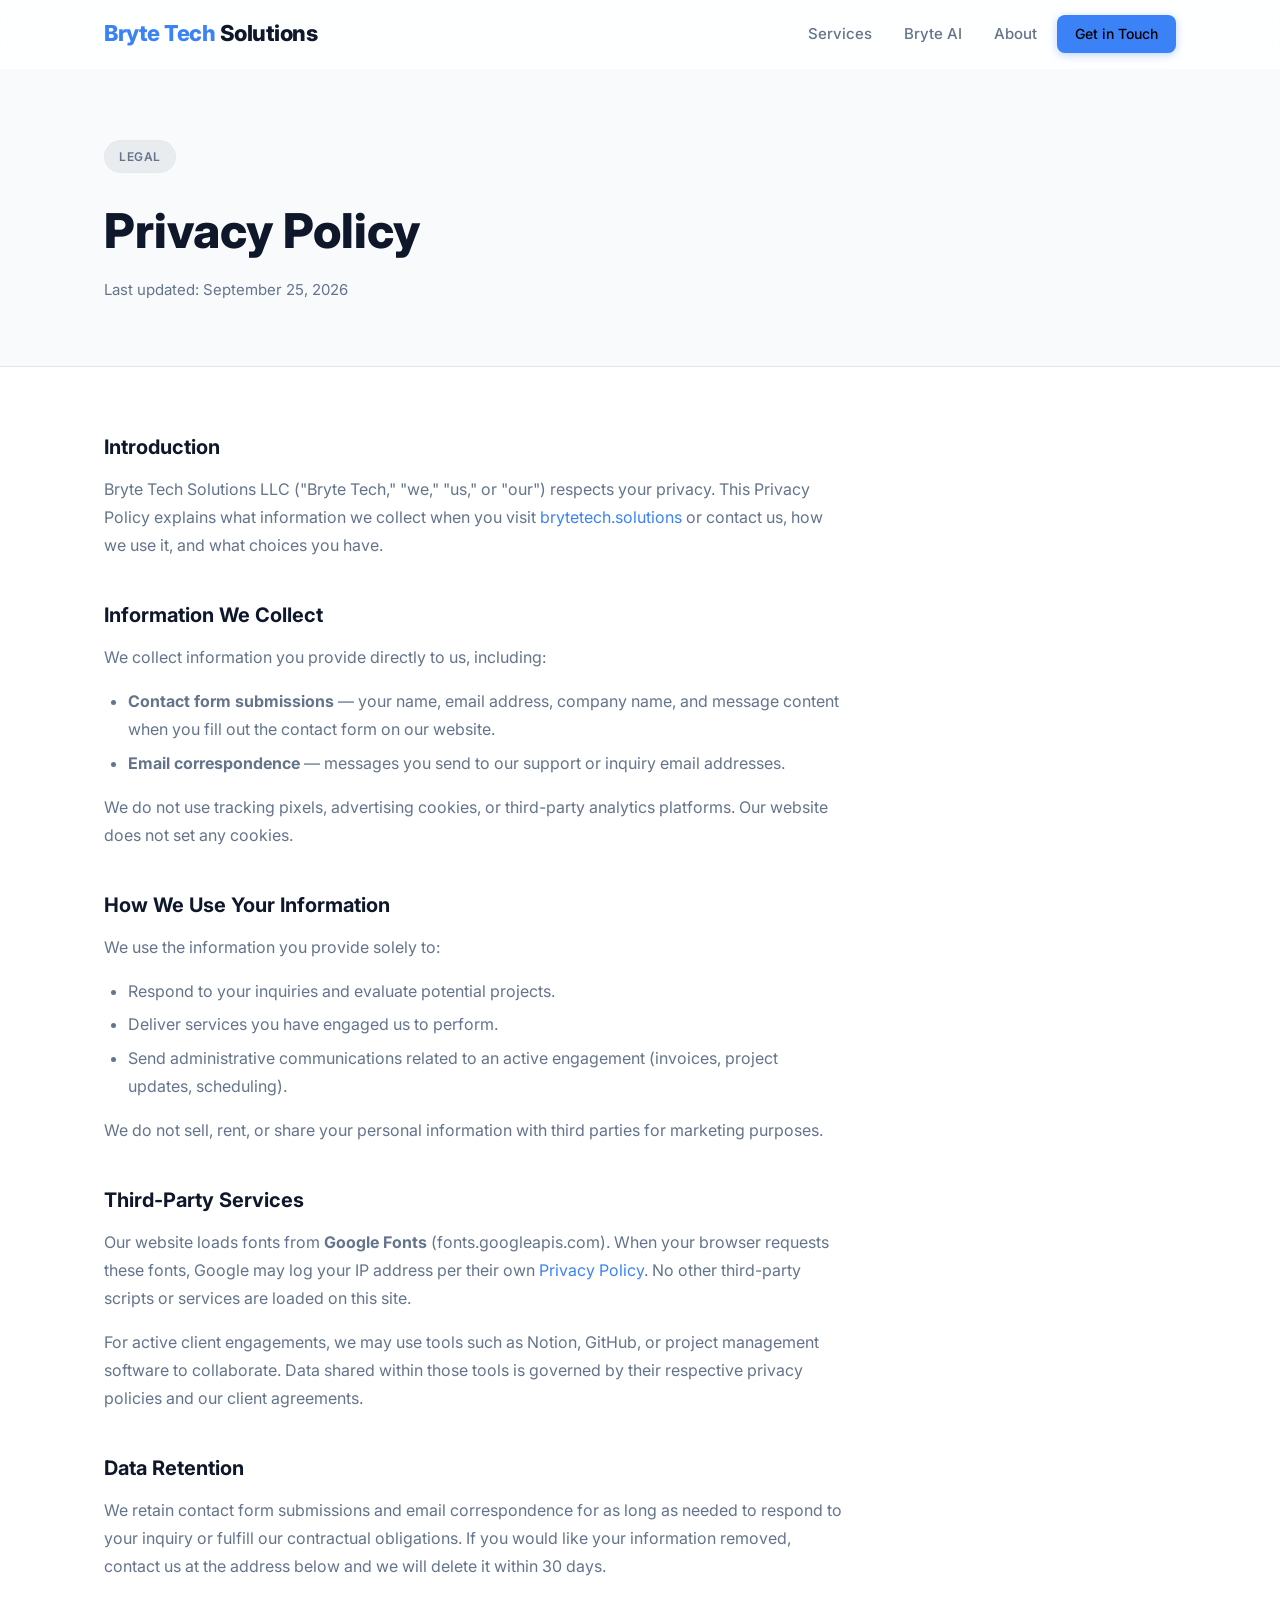
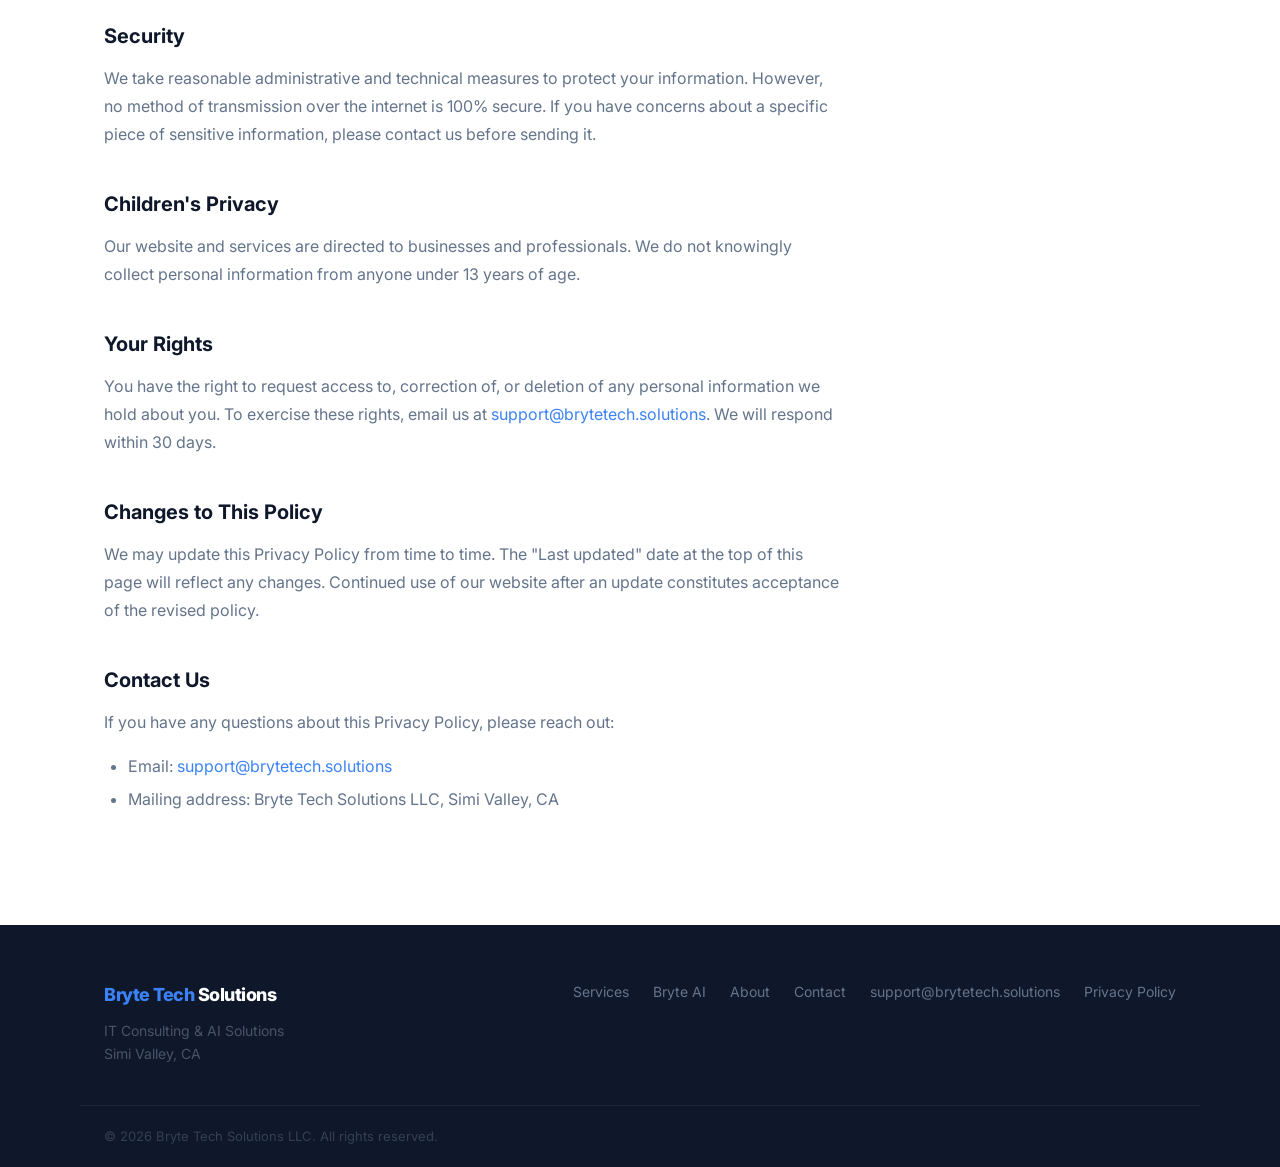
==== privacy-policy.html @ 183dd631 "feat: add privacy policy page" ====
<!DOCTYPE html>
<html lang="en">
<head>
  <meta charset="UTF-8" />
  <meta name="viewport" content="width=device-width, initial-scale=1.0" />
  <title>Privacy Policy — Bryte Tech Solutions</title>
  <meta name="description" content="Privacy Policy for Bryte Tech Solutions LLC — how we collect, use, and protect your information." />
  <link rel="preconnect" href="https://fonts.googleapis.com" />
  <link rel="preconnect" href="https://fonts.gstatic.com" crossorigin />
  <link href="https://fonts.googleapis.com/css2?family=Inter:wght@300;400;500;600;700;800;900&display=swap" rel="stylesheet" />
  <link rel="stylesheet" href="styles.css" />
  <style>
    .policy-hero {
      padding: 140px 0 64px;
      background: var(--bg-alt);
      border-bottom: 1px solid var(--border);
    }
    .policy-hero h1 { font-size: clamp(2rem, 5vw, 3rem); font-weight: 800; margin-bottom: 0.5rem; }
    .policy-hero p { color: var(--text-muted); font-size: 15px; }
    .policy-body {
      padding: 64px 0 96px;
    }
    .policy-content {
      max-width: 740px;
    }
    .policy-content h2 {
      font-size: 1.25rem;
      font-weight: 700;
      margin: 2.5rem 0 0.75rem;
      color: var(--text);
    }
    .policy-content h2:first-child { margin-top: 0; }
    .policy-content p {
      color: var(--text-muted);
      margin-bottom: 1rem;
      line-height: 1.75;
    }
    .policy-content ul {
      list-style: disc;
      padding-left: 1.5rem;
      color: var(--text-muted);
      margin-bottom: 1rem;
      line-height: 1.75;
    }
    .policy-content ul li { margin-bottom: 0.35rem; }
    .policy-content a { color: var(--primary); text-decoration: none; }
    .policy-content a:hover { text-decoration: underline; }
  </style>
</head>
<body>

  <!-- NAV -->
  <nav class="nav" id="nav">
    <div class="nav-inner container">
      <a href="/" class="logo">
        <span class="logo-bryte">Bryte Tech</span><span class="logo-tech"> Solutions</span>
      </a>
      <ul class="nav-links">
        <li><a href="/#services">Services</a></li>
        <li><a href="/#bryte-ai">Bryte AI</a></li>
        <li><a href="/#about">About</a></li>
        <li><a href="/#contact" class="btn btn-sm nav-cta">Get in Touch</a></li>
      </ul>
      <button class="hamburger" id="hamburger" aria-label="Toggle menu">
        <span></span><span></span><span></span>
      </button>
    </div>
    <div class="mobile-menu" id="mobile-menu">
      <a href="/#services">Services</a>
      <a href="/#bryte-ai">Bryte AI</a>
      <a href="/#about">About</a>
      <a href="/#contact">Get in Touch</a>
    </div>
  </nav>

  <!-- HERO -->
  <section class="policy-hero">
    <div class="container">
      <div class="badge badge-dark">Legal</div>
      <h1>Privacy Policy</h1>
      <p>Last updated: September 25, 2026</p>
    </div>
  </section>

  <!-- BODY -->
  <section class="policy-body">
    <div class="container">
      <div class="policy-content">

        <h2>Introduction</h2>
        <p>Bryte Tech Solutions LLC ("Bryte Tech," "we," "us," or "our") respects your privacy. This Privacy Policy explains what information we collect when you visit <a href="https://brytetech.solutions">brytetech.solutions</a> or contact us, how we use it, and what choices you have.</p>

        <h2>Information We Collect</h2>
        <p>We collect information you provide directly to us, including:</p>
        <ul>
          <li><strong>Contact form submissions</strong> — your name, email address, company name, and message content when you fill out the contact form on our website.</li>
          <li><strong>Email correspondence</strong> — messages you send to our support or inquiry email addresses.</li>
        </ul>
        <p>We do not use tracking pixels, advertising cookies, or third-party analytics platforms. Our website does not set any cookies.</p>

        <h2>How We Use Your Information</h2>
        <p>We use the information you provide solely to:</p>
        <ul>
          <li>Respond to your inquiries and evaluate potential projects.</li>
          <li>Deliver services you have engaged us to perform.</li>
          <li>Send administrative communications related to an active engagement (invoices, project updates, scheduling).</li>
        </ul>
        <p>We do not sell, rent, or share your personal information with third parties for marketing purposes.</p>

        <h2>Third-Party Services</h2>
        <p>Our website loads fonts from <strong>Google Fonts</strong> (fonts.googleapis.com). When your browser requests these fonts, Google may log your IP address per their own <a href="https://policies.google.com/privacy" target="_blank" rel="noopener">Privacy Policy</a>. No other third-party scripts or services are loaded on this site.</p>
        <p>For active client engagements, we may use tools such as Notion, GitHub, or project management software to collaborate. Data shared within those tools is governed by their respective privacy policies and our client agreements.</p>

        <h2>Data Retention</h2>
        <p>We retain contact form submissions and email correspondence for as long as needed to respond to your inquiry or fulfill our contractual obligations. If you would like your information removed, contact us at the address below and we will delete it within 30 days.</p>

        <h2>Security</h2>
        <p>We take reasonable administrative and technical measures to protect your information. However, no method of transmission over the internet is 100% secure. If you have concerns about a specific piece of sensitive information, please contact us before sending it.</p>

        <h2>Children's Privacy</h2>
        <p>Our website and services are directed to businesses and professionals. We do not knowingly collect personal information from anyone under 13 years of age.</p>

        <h2>Your Rights</h2>
        <p>You have the right to request access to, correction of, or deletion of any personal information we hold about you. To exercise these rights, email us at <a href="mailto:support@brytetech.solutions">support@brytetech.solutions</a>. We will respond within 30 days.</p>

        <h2>Changes to This Policy</h2>
        <p>We may update this Privacy Policy from time to time. The "Last updated" date at the top of this page will reflect any changes. Continued use of our website after an update constitutes acceptance of the revised policy.</p>

        <h2>Contact Us</h2>
        <p>If you have any questions about this Privacy Policy, please reach out:</p>
        <ul>
          <li>Email: <a href="mailto:support@brytetech.solutions">support@brytetech.solutions</a></li>
          <li>Mailing address: Bryte Tech Solutions LLC, Simi Valley, CA</li>
        </ul>

      </div>
    </div>
  </section>

  <!-- FOOTER -->
  <footer class="footer">
    <div class="container footer-inner">
      <div class="footer-left">
        <a href="/" class="logo logo-sm">
          <span class="logo-bryte">Bryte Tech</span><span class="logo-tech"> Solutions</span>
        </a>
        <p>IT Consulting & AI Solutions<br/>Simi Valley, CA</p>
      </div>
      <div class="footer-links">
        <a href="/#services">Services</a>
        <a href="/#bryte-ai">Bryte AI</a>
        <a href="/#about">About</a>
        <a href="/#contact">Contact</a>
        <a href="mailto:support@brytetech.solutions">support@brytetech.solutions</a>
        <a href="/privacy-policy.html">Privacy Policy</a>
      </div>
    </div>
    <div class="footer-bottom container">
      <p>© 2026 Bryte Tech Solutions LLC. All rights reserved.</p>
    </div>
  </footer>

  <script src="main.js"></script>
</body>
</html>
---- styles.css ----
/* ============================
   BryteTech Solutions — Styles
   ============================ */

:root {
  --primary: #3b82f6;
  --primary-dark: #2563eb;
  --primary-glow: rgba(59, 130, 246, 0.15);
  --bg: #ffffff;
  --bg-alt: #f8fafc;
  --bg-dark: #0f172a;
  --bg-dark-card: #1e293b;
  --text: #0f172a;
  --text-muted: #64748b;
  --text-light: #94a3b8;
  --border: #e2e8f0;
  --border-dark: #334155;
  --radius: 12px;
  --radius-lg: 20px;
  --shadow: 0 1px 3px rgba(0,0,0,0.08), 0 8px 24px rgba(0,0,0,0.06);
  --shadow-lg: 0 4px 6px rgba(0,0,0,0.07), 0 20px 60px rgba(0,0,0,0.1);
}

*, *::before, *::after { box-sizing: border-box; margin: 0; padding: 0; }

html { scroll-behavior: smooth; }

body {
  font-family: 'Inter', -apple-system, BlinkMacSystemFont, sans-serif;
  color: var(--text);
  background: var(--bg);
  line-height: 1.6;
  font-size: 16px;
  -webkit-font-smoothing: antialiased;
}

/* ---- Utilities ---- */
.container {
  max-width: 1120px;
  margin: 0 auto;
  padding: 0 24px;
}

.gradient-text {
  background: linear-gradient(135deg, #3b82f6 0%, #8b5cf6 100%);
  -webkit-background-clip: text;
  -webkit-text-fill-color: transparent;
  background-clip: text;
}

.badge {
  display: inline-flex;
  align-items: center;
  padding: 6px 14px;
  border-radius: 100px;
  font-size: 12px;
  font-weight: 600;
  letter-spacing: 0.05em;
  text-transform: uppercase;
  background: var(--primary-glow);
  color: var(--primary);
  border: 1px solid rgba(59, 130, 246, 0.2);
  margin-bottom: 1.25rem;
}

.badge-dark {
  background: rgba(15, 23, 42, 0.06);
  color: var(--text-muted);
  border-color: var(--border);
}

.badge-blue {
  background: rgba(59, 130, 246, 0.12);
  color: #60a5fa;
  border-color: rgba(59, 130, 246, 0.25);
}

/* ---- Buttons ---- */
.btn {
  display: inline-flex;
  align-items: center;
  gap: 6px;
  padding: 12px 24px;
  border-radius: var(--radius);
  font-size: 15px;
  font-weight: 600;
  text-decoration: none;
  cursor: pointer;
  transition: all 0.2s ease;
  border: none;
  white-space: nowrap;
}

.btn-sm { padding: 8px 18px; font-size: 14px; }
.btn-full { width: 100%; justify-content: center; }

.btn-primary {
  background: var(--primary);
  color: #fff;
  box-shadow: 0 2px 8px rgba(59, 130, 246, 0.35);
}
.btn-primary:hover {
  background: var(--primary-dark);
  transform: translateY(-1px);
  box-shadow: 0 4px 16px rgba(59, 130, 246, 0.45);
}

.btn-ghost {
  background: transparent;
  color: var(--text);
  border: 1.5px solid var(--border);
}
.btn-ghost:hover {
  background: var(--bg-alt);
  border-color: #cbd5e1;
}

.btn-ghost-dark {
  background: transparent;
  color: #ffffff;
  border: 1.5px solid var(--border-dark);
  padding: 12px 24px;
  border-radius: var(--radius);
  font-size: 15px;
  font-weight: 600;
  text-decoration: none;
  display: inline-flex;
  align-items: center;
  gap: 6px;
  cursor: pointer;
  transition: all 0.2s ease;
  width: 100%;
  justify-content: center;
}
.btn-ghost-dark:hover {
  background: rgba(255,255,255,0.08);
  border-color: #64748b;
}

/* ---- Nav ---- */
.nav {
  position: fixed;
  top: 0; left: 0; right: 0;
  z-index: 100;
  background: rgba(255, 255, 255, 0.85);
  backdrop-filter: blur(16px);
  -webkit-backdrop-filter: blur(16px);
  border-bottom: 1px solid transparent;
  transition: border-color 0.3s, box-shadow 0.3s;
}

.nav.scrolled {
  border-bottom-color: var(--border);
  box-shadow: 0 1px 0 rgba(0,0,0,0.05);
}

.nav-inner {
  display: flex;
  align-items: center;
  justify-content: space-between;
  height: 68px;
}

.logo {
  font-size: 22px;
  font-weight: 800;
  text-decoration: none;
  letter-spacing: -0.5px;
}
.logo-sm { font-size: 18px; }
.logo-bryte { color: var(--primary); }
.logo-tech { color: var(--text); }
.logo-dot { color: var(--primary); }
.footer .logo-tech { color: #ffffff; }

.nav-links {
  display: flex;
  align-items: center;
  gap: 8px;
  list-style: none;
}

.nav-links a {
  color: var(--text-muted);
  text-decoration: none;
  font-size: 15px;
  font-weight: 500;
  padding: 6px 12px;
  border-radius: 8px;
  transition: color 0.2s, background 0.2s;
}

.nav-links a:hover { color: var(--text); background: var(--bg-alt); }
.nav-links .btn { color: #000000 !important; background: var(--primary); padding: 8px 18px; font-size: 14px; box-shadow: 0 2px 8px rgba(59,130,246,0.35); }
.nav-links .btn:hover { color: #000000 !important; background: var(--primary-dark) !important; border-color: transparent; }
a.nav-cta, a.nav-cta:visited, a.nav-cta:link { color: #000000 !important; }

.hamburger {
  display: none;
  flex-direction: column;
  gap: 5px;
  background: none;
  border: none;
  cursor: pointer;
  padding: 4px;
}
.hamburger span {
  display: block;
  width: 22px;
  height: 2px;
  background: var(--text);
  border-radius: 2px;
  transition: all 0.3s;
}

.mobile-menu {
  display: none;
  flex-direction: column;
  padding: 12px 24px 20px;
  gap: 4px;
  border-top: 1px solid var(--border);
  background: rgba(255,255,255,0.97);
}
.mobile-menu.open { display: flex; }
.mobile-menu a {
  color: var(--text);
  text-decoration: none;
  font-size: 16px;
  font-weight: 500;
  padding: 10px 4px;
  border-bottom: 1px solid var(--border);
}
.mobile-menu a:last-child { border-bottom: none; }

/* ---- Hero ---- */
.hero {
  position: relative;
  padding: 160px 0 100px;
  overflow: hidden;
  background: var(--bg-dark);
}

.hero-bg {
  position: absolute;
  inset: 0;
  overflow: hidden;
}

.hero-grid {
  position: absolute;
  inset: 0;
  background-image:
    linear-gradient(rgba(59, 130, 246, 0.06) 1px, transparent 1px),
    linear-gradient(90deg, rgba(59, 130, 246, 0.06) 1px, transparent 1px);
  background-size: 60px 60px;
}

.hero-glow {
  position: absolute;
  top: -200px;
  left: 50%;
  transform: translateX(-50%);
  width: 800px;
  height: 600px;
  background: radial-gradient(ellipse at center, rgba(59, 130, 246, 0.18) 0%, transparent 70%);
  pointer-events: none;
}

.hero-content {
  position: relative;
  z-index: 1;
  max-width: 800px;
}

.hero-headline {
  font-size: clamp(2.5rem, 5vw, 4rem);
  font-weight: 900;
  line-height: 1.1;
  letter-spacing: -0.03em;
  color: #f1f5f9;
  margin-bottom: 1.5rem;
}

.hero-sub {
  font-size: 1.2rem;
  color: #94a3b8;
  max-width: 600px;
  margin-bottom: 2.5rem;
  line-height: 1.7;
}

.hero-ctas {
  display: flex;
  gap: 12px;
  flex-wrap: wrap;
  margin-bottom: 3rem;
}

.hero .btn-ghost {
  color: #cbd5e1;
  border-color: #334155;
  background: rgba(255,255,255,0.04);
}
.hero .btn-ghost:hover {
  background: rgba(255,255,255,0.08);
  color: #f1f5f9;
  border-color: #475569;
}

.hero-clients {
  display: flex;
  flex-direction: column;
  gap: 10px;
}
.hero-clients > span {
  font-size: 12px;
  text-transform: uppercase;
  letter-spacing: 0.08em;
  color: #475569;
  font-weight: 600;
}
.client-logos {
  display: flex;
  align-items: center;
  gap: 12px;
  flex-wrap: wrap;
}
.client-name {
  color: #64748b;
  font-size: 14px;
  font-weight: 500;
}
.divider { color: #334155; }

/* ---- Section ---- */
.section { padding: 96px 0; }
.section-dark {
  background: var(--bg-dark);
  color: #e2e8f0;
}
.section-alt { background: var(--bg-alt); }

.section-header {
  text-align: center;
  margin-bottom: 64px;
}

.section-header h2 {
  font-size: clamp(2rem, 4vw, 2.75rem);
  font-weight: 800;
  letter-spacing: -0.025em;
  line-height: 1.2;
  margin-bottom: 1rem;
}

.section-sub {
  font-size: 1.1rem;
  color: var(--text-muted);
  max-width: 560px;
  margin: 0 auto;
  line-height: 1.7;
}

/* ---- Services ---- */
.services-grid {
  display: grid;
  grid-template-columns: repeat(auto-fit, minmax(260px, 1fr));
  gap: 24px;
}

.service-card {
  background: var(--bg);
  border: 1px solid var(--border);
  border-radius: var(--radius-lg);
  padding: 32px;
  transition: border-color 0.2s, box-shadow 0.2s, transform 0.2s;
}

.service-card:hover {
  border-color: #93c5fd;
  box-shadow: var(--shadow-lg);
  transform: translateY(-3px);
}

.service-icon {
  width: 48px;
  height: 48px;
  background: var(--primary-glow);
  border-radius: 12px;
  display: flex;
  align-items: center;
  justify-content: center;
  color: var(--primary);
  margin-bottom: 1.25rem;
}

.service-card h3 {
  font-size: 1.2rem;
  font-weight: 700;
  margin-bottom: 0.75rem;
  letter-spacing: -0.01em;
}

.service-card p {
  color: var(--text-muted);
  font-size: 0.95rem;
  line-height: 1.6;
  margin-bottom: 1.25rem;
}

.service-list {
  list-style: none;
  display: flex;
  flex-direction: column;
  gap: 6px;
}

.service-list li {
  font-size: 0.875rem;
  color: var(--text-muted);
  padding-left: 1rem;
  position: relative;
}
.service-list li::before {
  content: '→';
  position: absolute;
  left: 0;
  color: var(--primary);
  font-size: 12px;
}

/* ---- Bryte AI ---- */
.bryte-ai-layout {
  display: grid;
  grid-template-columns: 1fr 1fr;
  gap: 80px;
  align-items: center;
}

.section-dark h2 {
  color: #f1f5f9;
  font-size: clamp(2rem, 4vw, 2.75rem);
  font-weight: 800;
  letter-spacing: -0.025em;
  line-height: 1.2;
  margin-bottom: 1rem;
}

.section-dark .section-sub { color: #94a3b8; margin: 0; }

.bryte-flow {
  display: flex;
  align-items: center;
  gap: 12px;
  flex-wrap: wrap;
}

.flow-step {
  display: flex;
  align-items: center;
  gap: 8px;
  background: rgba(255,255,255,0.06);
  border: 1px solid rgba(255,255,255,0.1);
  border-radius: 10px;
  padding: 10px 14px;
  font-size: 13px;
  color: #cbd5e1;
  white-space: nowrap;
}

.flow-num {
  width: 22px;
  height: 22px;
  background: var(--primary);
  border-radius: 50%;
  display: flex;
  align-items: center;
  justify-content: center;
  font-size: 11px;
  font-weight: 700;
  color: #fff;
  flex-shrink: 0;
}

.flow-arrow { color: #475569; font-size: 18px; }

.bryte-ai-pricing {
  display: flex;
  flex-direction: column;
  gap: 16px;
}

.pricing-card {
  background: var(--bg-dark-card);
  border: 1px solid var(--border-dark);
  border-radius: var(--radius-lg);
  padding: 28px;
  position: relative;
}

.pricing-card-featured {
  border-color: var(--primary);
  box-shadow: 0 0 0 1px rgba(59,130,246,0.3), 0 8px 32px rgba(59,130,246,0.15);
}

.pricing-label {
  font-size: 12px;
  font-weight: 700;
  text-transform: uppercase;
  letter-spacing: 0.08em;
  color: var(--text-light);
  margin-bottom: 8px;
}

.pricing-popular {
  position: absolute;
  top: 16px;
  right: 16px;
  background: var(--primary);
  color: #fff;
  font-size: 11px;
  font-weight: 700;
  padding: 3px 10px;
  border-radius: 100px;
  text-transform: uppercase;
  letter-spacing: 0.05em;
}

.pricing-price {
  font-size: 2.25rem;
  font-weight: 900;
  color: #f1f5f9;
  letter-spacing: -0.03em;
  margin-bottom: 1.25rem;
}
.pricing-price span { font-size: 1rem; font-weight: 400; color: #64748b; }

.pricing-features {
  list-style: none;
  display: flex;
  flex-direction: column;
  gap: 8px;
  margin-bottom: 1.5rem;
}
.pricing-features li {
  font-size: 14px;
  color: #94a3b8;
}

/* ---- Who We Work With ---- */
.who-grid {
  display: grid;
  grid-template-columns: repeat(auto-fit, minmax(240px, 1fr));
  gap: 20px;
}

.who-card {
  background: var(--bg);
  border: 1px solid var(--border);
  border-radius: var(--radius-lg);
  padding: 28px;
  transition: box-shadow 0.2s, transform 0.2s;
}

.who-card:hover {
  box-shadow: var(--shadow);
  transform: translateY(-2px);
}

.who-icon {
  font-size: 2rem;
  margin-bottom: 1rem;
}

.who-card h4 {
  font-size: 1rem;
  font-weight: 700;
  margin-bottom: 0.5rem;
  letter-spacing: -0.01em;
}

.who-card p {
  font-size: 0.9rem;
  color: var(--text-muted);
  line-height: 1.6;
}

/* ---- About ---- */
.about-layout {
  display: grid;
  grid-template-columns: 1fr 1fr;
  gap: 80px;
  align-items: start;
}

.about-text h2 {
  font-size: clamp(1.75rem, 3.5vw, 2.5rem);
  font-weight: 800;
  letter-spacing: -0.025em;
  line-height: 1.2;
  margin-bottom: 1.25rem;
}

.about-text p {
  color: var(--text-muted);
  line-height: 1.75;
  margin-bottom: 1rem;
  font-size: 1rem;
}

.about-stats {
  display: flex;
  gap: 32px;
  margin-top: 2rem;
  padding-top: 2rem;
  border-top: 1px solid var(--border);
  flex-wrap: wrap;
}

.stat-num {
  font-size: 2rem;
  font-weight: 900;
  color: var(--primary);
  letter-spacing: -0.03em;
  line-height: 1;
}

.stat-label {
  font-size: 0.8rem;
  color: var(--text-muted);
  margin-top: 4px;
  font-weight: 500;
}

.about-stack {
  background: var(--bg);
  border: 1px solid var(--border);
  border-radius: var(--radius-lg);
  padding: 32px;
}

.stack-label {
  font-size: 12px;
  font-weight: 700;
  text-transform: uppercase;
  letter-spacing: 0.08em;
  color: var(--text-light);
  margin-bottom: 1.25rem;
}

.stack-grid {
  display: flex;
  flex-wrap: wrap;
  gap: 8px;
}

.stack-tag {
  background: var(--bg-alt);
  border: 1px solid var(--border);
  border-radius: 8px;
  padding: 6px 12px;
  font-size: 13px;
  font-weight: 500;
  color: var(--text-muted);
  transition: border-color 0.2s, color 0.2s, background 0.2s;
  cursor: default;
}
.stack-tag:hover {
  border-color: #93c5fd;
  color: var(--primary);
  background: var(--primary-glow);
}

/* ---- Contact ---- */
.contact-layout {
  display: grid;
  grid-template-columns: 1fr 1.4fr;
  gap: 80px;
  align-items: start;
}

.contact-text h2 {
  font-size: clamp(1.75rem, 3.5vw, 2.5rem);
  font-weight: 800;
  letter-spacing: -0.025em;
  line-height: 1.2;
  margin-bottom: 1.25rem;
}

.contact-text p {
  color: var(--text-muted);
  line-height: 1.75;
  margin-bottom: 2rem;
}

.contact-links {
  display: flex;
  flex-direction: column;
  gap: 12px;
}

.contact-link {
  display: flex;
  align-items: center;
  gap: 10px;
  color: var(--text-muted);
  text-decoration: none;
  font-size: 14px;
  font-weight: 500;
  transition: color 0.2s;
}
.contact-link:hover { color: var(--primary); }

.contact-form {
  background: var(--bg);
  border: 1px solid var(--border);
  border-radius: var(--radius-lg);
  padding: 36px;
  box-shadow: var(--shadow);
}

.form-row {
  display: grid;
  grid-template-columns: 1fr 1fr;
  gap: 16px;
}

.form-group {
  display: flex;
  flex-direction: column;
  gap: 6px;
  margin-bottom: 16px;
}

.form-group label {
  font-size: 13px;
  font-weight: 600;
  color: var(--text);
}

.form-group input,
.form-group select,
.form-group textarea {
  padding: 11px 14px;
  border: 1px solid var(--border);
  border-radius: 10px;
  font-size: 15px;
  font-family: inherit;
  color: var(--text);
  background: var(--bg);
  transition: border-color 0.2s, box-shadow 0.2s;
  outline: none;
  width: 100%;
}

.form-group input::placeholder,
.form-group textarea::placeholder { color: #cbd5e1; }

.form-group input:focus,
.form-group select:focus,
.form-group textarea:focus {
  border-color: var(--primary);
  box-shadow: 0 0 0 3px rgba(59, 130, 246, 0.12);
}

.form-group textarea { resize: vertical; min-height: 100px; }

.form-note {
  text-align: center;
  font-size: 12px;
  color: var(--text-light);
  margin-top: 10px;
}

/* ---- Footer ---- */
.footer {
  background: var(--bg-dark);
  color: #94a3b8;
  padding: 56px 0 0;
}

.footer-inner {
  display: flex;
  justify-content: space-between;
  align-items: flex-start;
  gap: 40px;
  flex-wrap: wrap;
  padding-bottom: 40px;
}

.footer-left .logo { margin-bottom: 10px; display: block; }
.footer-left p { font-size: 14px; color: #475569; line-height: 1.6; }

.footer-links {
  display: flex;
  flex-wrap: wrap;
  gap: 12px 24px;
  align-items: flex-start;
}

.footer-links a {
  color: #64748b;
  text-decoration: none;
  font-size: 14px;
  transition: color 0.2s;
}
.footer-links a:hover { color: #94a3b8; }

.footer-bottom {
  border-top: 1px solid #1e293b;
  padding: 20px 24px;
}
.footer-bottom p {
  font-size: 13px;
  color: #334155;
}

/* ---- Responsive ---- */
@media (max-width: 900px) {
  .bryte-ai-layout,
  .about-layout,
  .contact-layout {
    grid-template-columns: 1fr;
    gap: 48px;
  }

  .bryte-ai-pricing {
    flex-direction: row;
    flex-wrap: wrap;
  }

  .pricing-card { flex: 1; min-width: 240px; }
}

@media (max-width: 768px) {
  .nav-links { display: none; }
  .hamburger { display: flex; }

  .hero { padding: 120px 0 72px; }

  .section { padding: 64px 0; }

  .services-grid { grid-template-columns: 1fr; }
  .who-grid { grid-template-columns: 1fr 1fr; }

  .form-row { grid-template-columns: 1fr; }

  .hero-ctas { flex-direction: column; }
  .hero-ctas .btn { width: fit-content; }

  .bryte-flow { flex-direction: column; align-items: flex-start; gap: 8px; }
  .flow-arrow { transform: rotate(90deg); }

  .footer-inner { flex-direction: column; gap: 24px; }
}

@media (max-width: 480px) {
  .who-grid { grid-template-columns: 1fr; }
  .about-stats { gap: 20px; }
  .contact-form { padding: 24px; }
  .bryte-ai-pricing { flex-direction: column; }
}

/* ---- Animations ---- */
@keyframes fadeUp {
  from { opacity: 0; transform: translateY(20px); }
  to { opacity: 1; transform: translateY(0); }
}

.hero-content > * {
  animation: fadeUp 0.6s ease both;
}
.hero-content > *:nth-child(1) { animation-delay: 0.1s; }
.hero-content > *:nth-child(2) { animation-delay: 0.2s; }
.hero-content > *:nth-child(3) { animation-delay: 0.3s; }
.hero-content > *:nth-child(4) { animation-delay: 0.4s; }
.hero-content > *:nth-child(5) { animation-delay: 0.5s; }
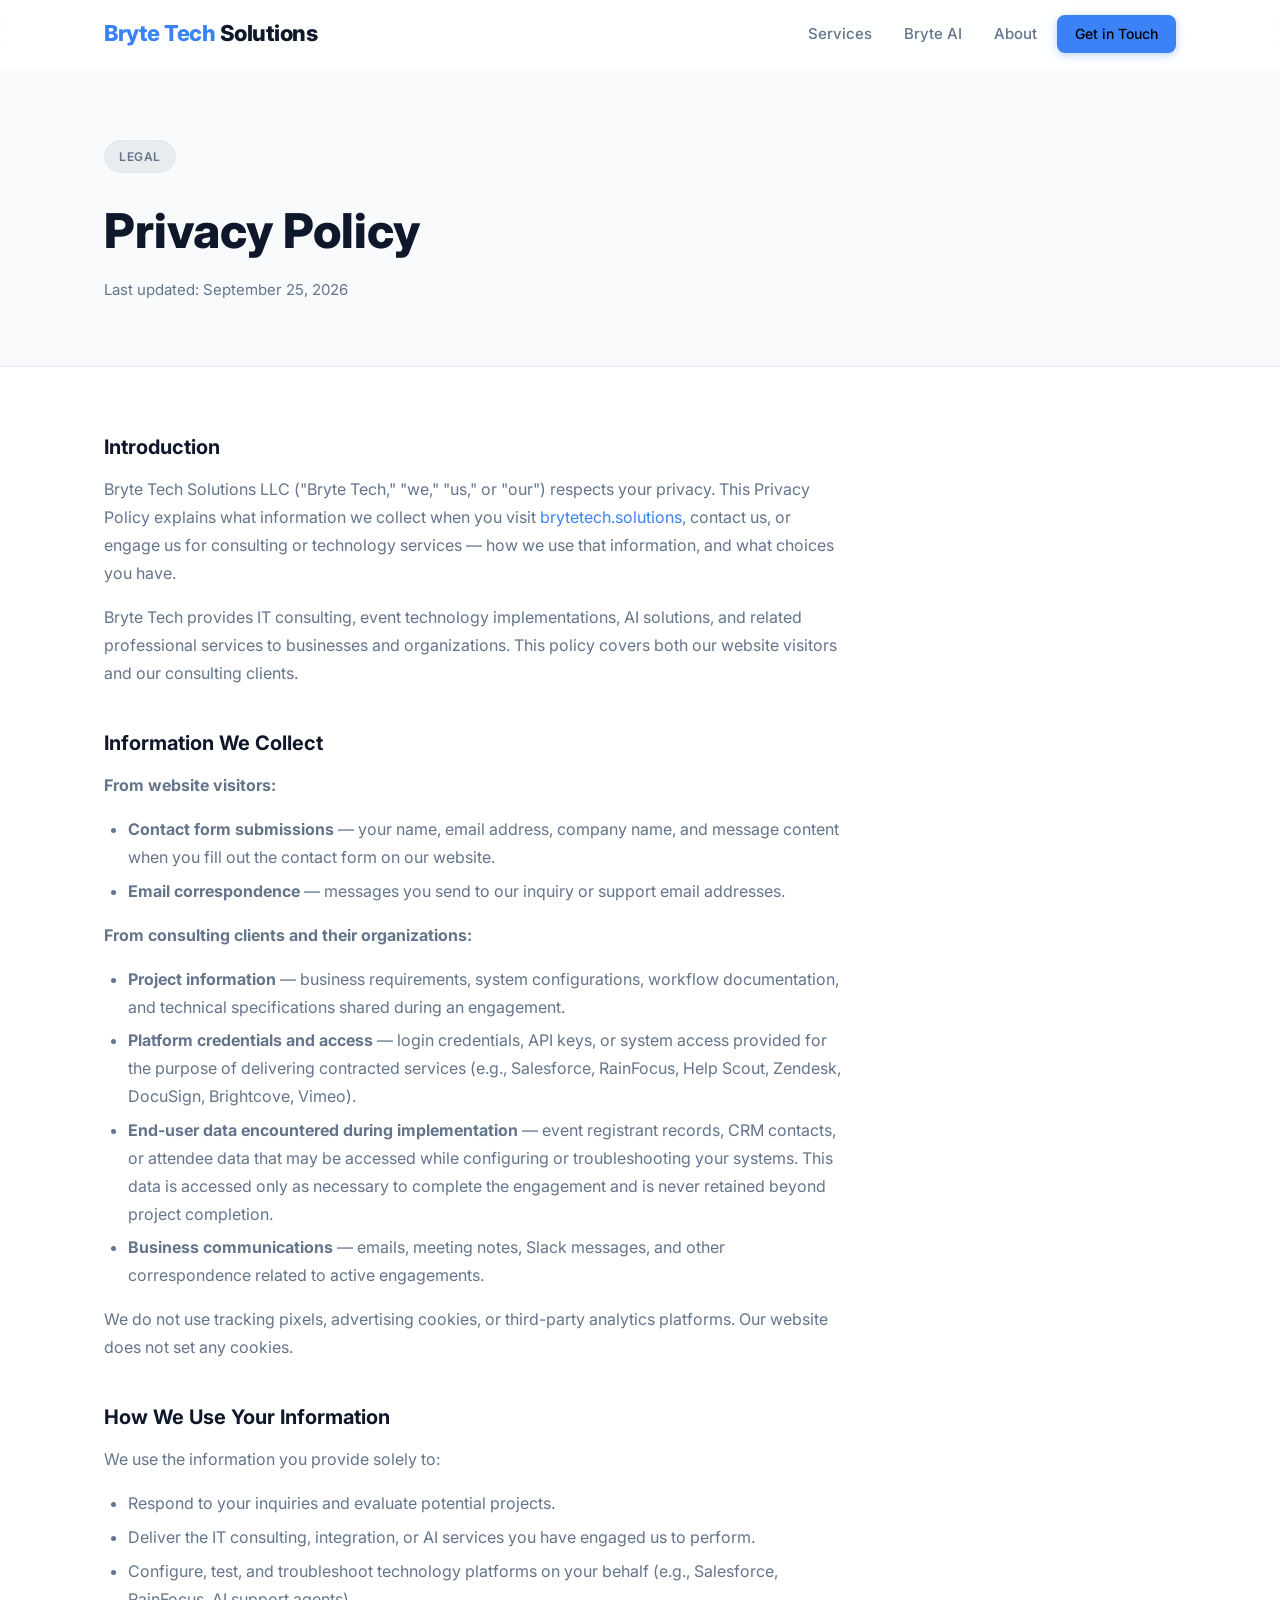
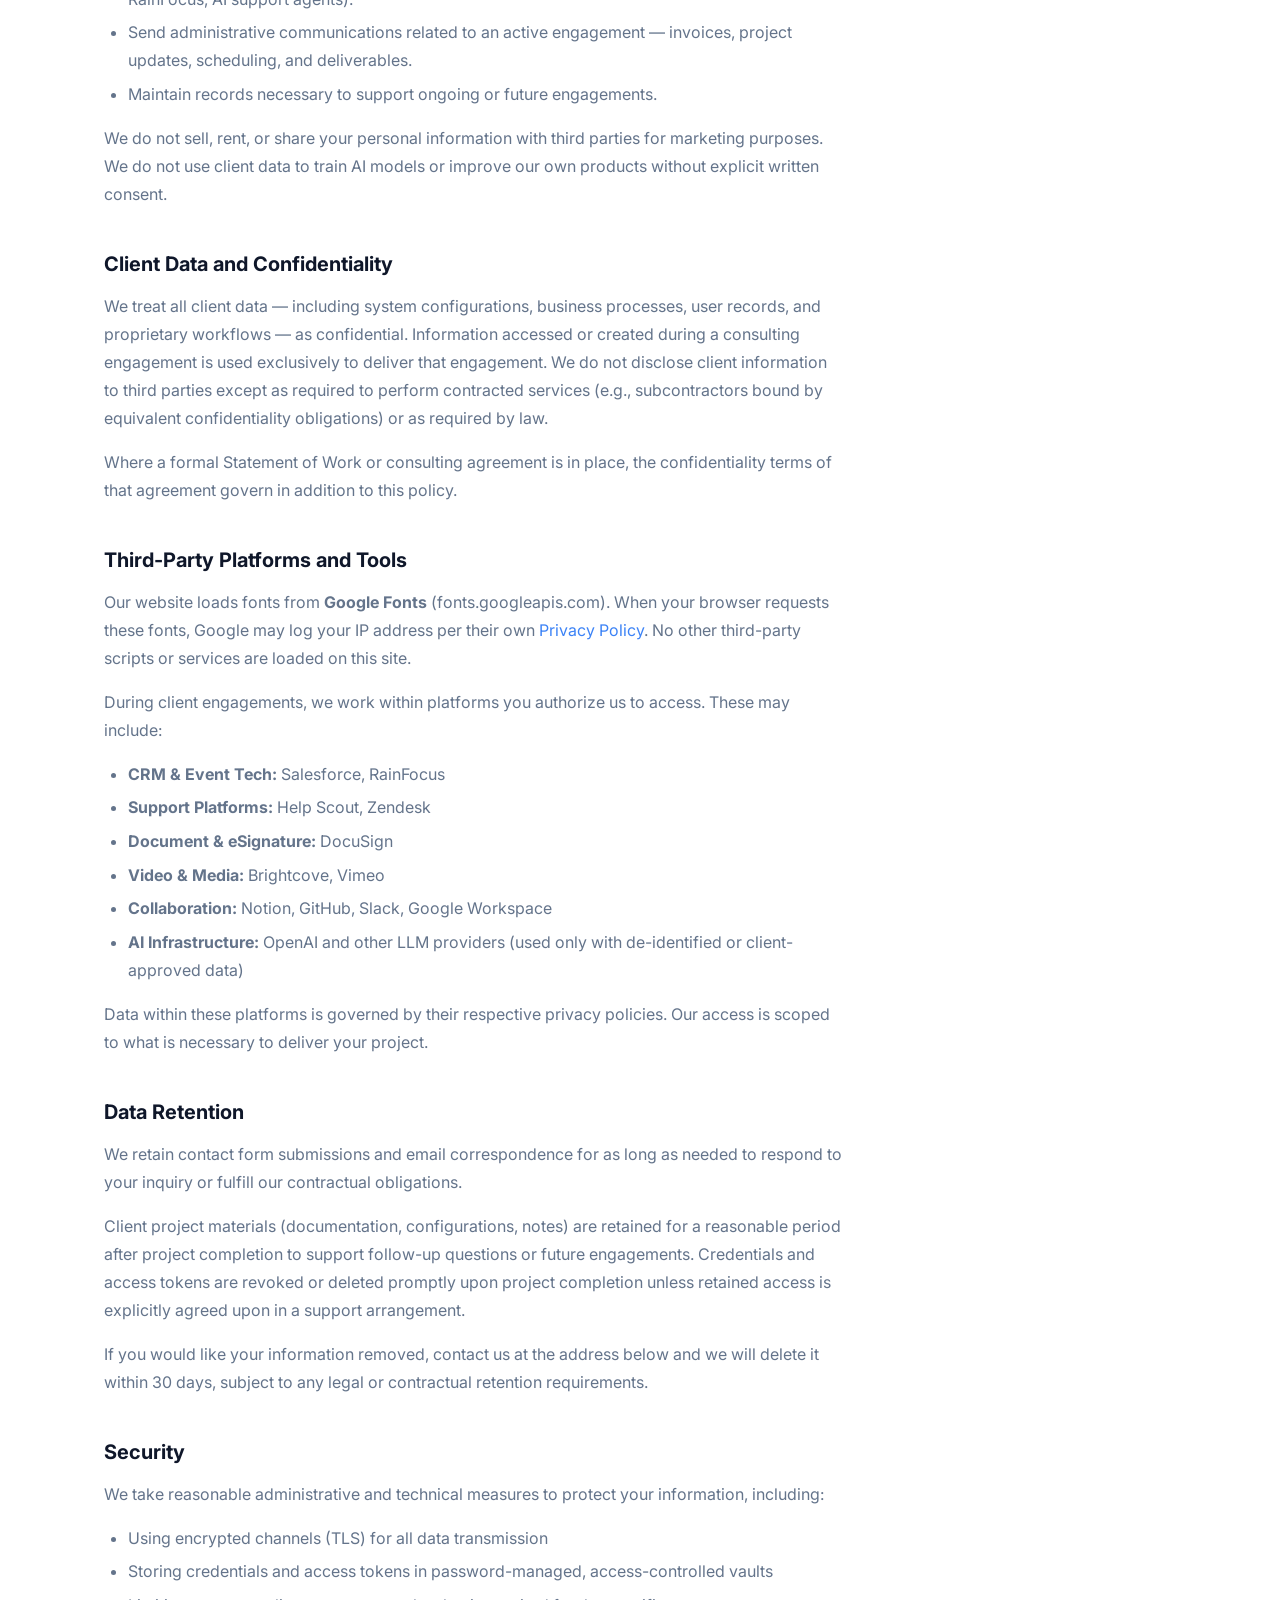
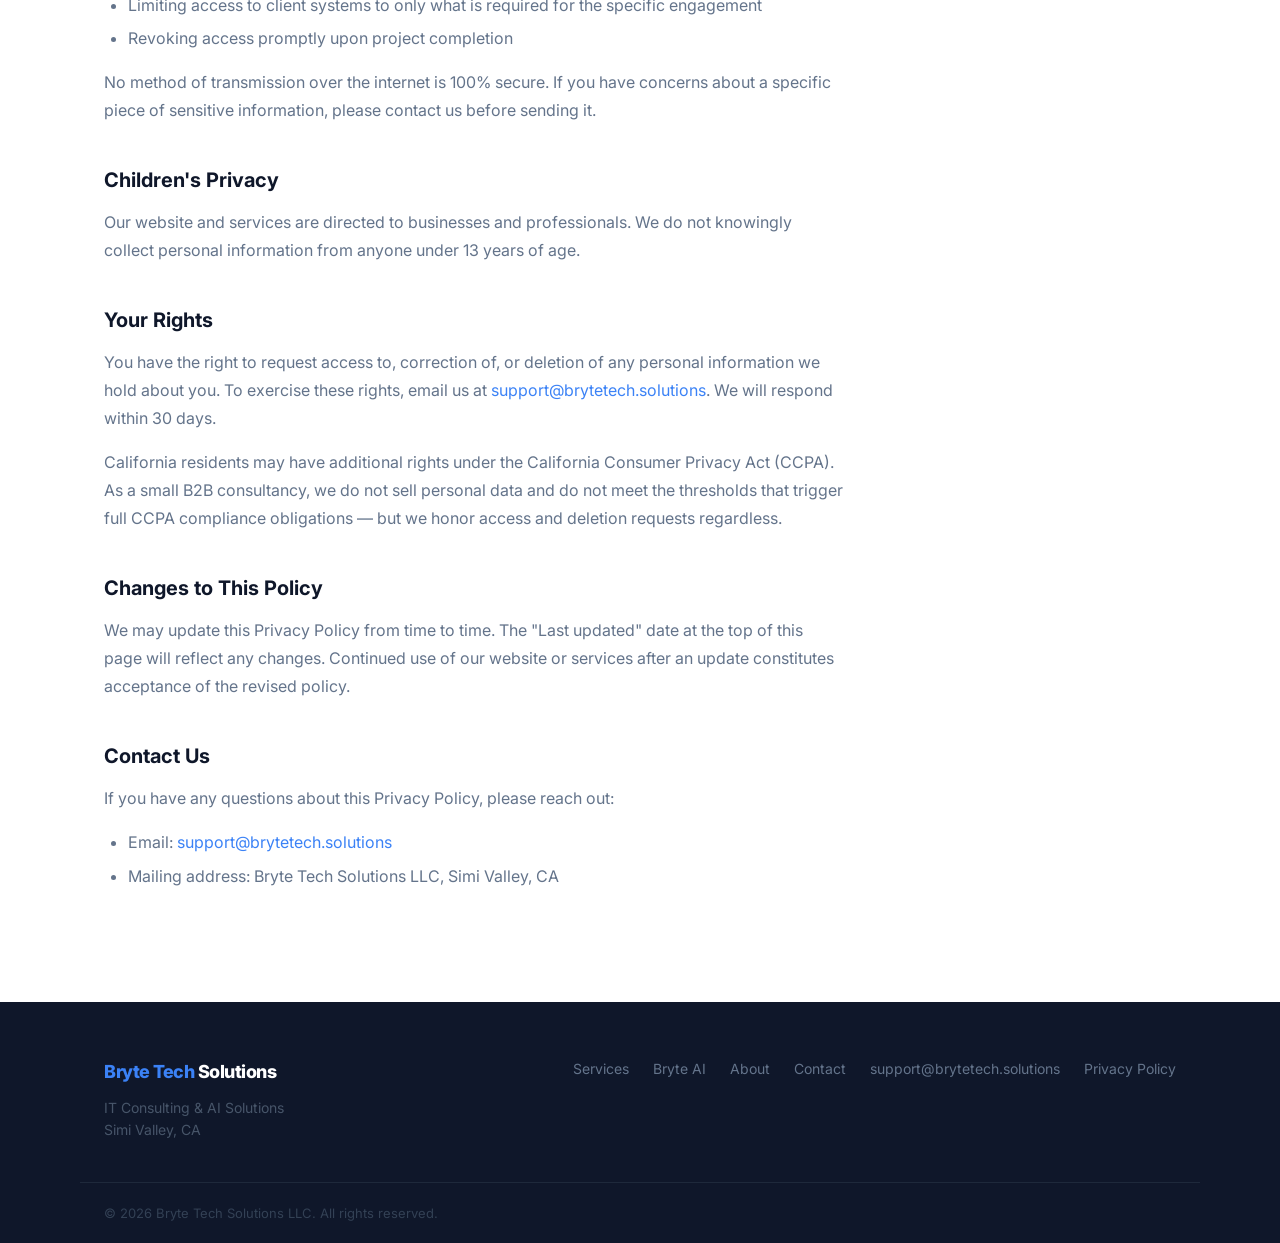
==== commit 04d09d0c: "Expand privacy policy for IT consulting and technology services" ====
--- a/privacy-policy.html
+++ b/privacy-policy.html
@@ -88,13 +88,21 @@
       <div class="policy-content">
 
         <h2>Introduction</h2>
-        <p>Bryte Tech Solutions LLC ("Bryte Tech," "we," "us," or "our") respects your privacy. This Privacy Policy explains what information we collect when you visit <a href="https://brytetech.solutions">brytetech.solutions</a> or contact us, how we use it, and what choices you have.</p>
+        <p>Bryte Tech Solutions LLC ("Bryte Tech," "we," "us," or "our") respects your privacy. This Privacy Policy explains what information we collect when you visit <a href="https://brytetech.solutions">brytetech.solutions</a>, contact us, or engage us for consulting or technology services — how we use that information, and what choices you have.</p>
+        <p>Bryte Tech provides IT consulting, event technology implementations, AI solutions, and related professional services to businesses and organizations. This policy covers both our website visitors and our consulting clients.</p>
 
         <h2>Information We Collect</h2>
-        <p>We collect information you provide directly to us, including:</p>
+        <p><strong>From website visitors:</strong></p>
         <ul>
           <li><strong>Contact form submissions</strong> — your name, email address, company name, and message content when you fill out the contact form on our website.</li>
-          <li><strong>Email correspondence</strong> — messages you send to our support or inquiry email addresses.</li>
+          <li><strong>Email correspondence</strong> — messages you send to our inquiry or support email addresses.</li>
+        </ul>
+        <p><strong>From consulting clients and their organizations:</strong></p>
+        <ul>
+          <li><strong>Project information</strong> — business requirements, system configurations, workflow documentation, and technical specifications shared during an engagement.</li>
+          <li><strong>Platform credentials and access</strong> — login credentials, API keys, or system access provided for the purpose of delivering contracted services (e.g., Salesforce, RainFocus, Help Scout, Zendesk, DocuSign, Brightcove, Vimeo).</li>
+          <li><strong>End-user data encountered during implementation</strong> — event registrant records, CRM contacts, or attendee data that may be accessed while configuring or troubleshooting your systems. This data is accessed only as necessary to complete the engagement and is never retained beyond project completion.</li>
+          <li><strong>Business communications</strong> — emails, meeting notes, Slack messages, and other correspondence related to active engagements.</li>
         </ul>
         <p>We do not use tracking pixels, advertising cookies, or third-party analytics platforms. Our website does not set any cookies.</p>
 
@@ -102,29 +110,54 @@
         <p>We use the information you provide solely to:</p>
         <ul>
           <li>Respond to your inquiries and evaluate potential projects.</li>
-          <li>Deliver services you have engaged us to perform.</li>
-          <li>Send administrative communications related to an active engagement (invoices, project updates, scheduling).</li>
+          <li>Deliver the IT consulting, integration, or AI services you have engaged us to perform.</li>
+          <li>Configure, test, and troubleshoot technology platforms on your behalf (e.g., Salesforce, RainFocus, AI support agents).</li>
+          <li>Send administrative communications related to an active engagement — invoices, project updates, scheduling, and deliverables.</li>
+          <li>Maintain records necessary to support ongoing or future engagements.</li>
         </ul>
-        <p>We do not sell, rent, or share your personal information with third parties for marketing purposes.</p>
+        <p>We do not sell, rent, or share your personal information with third parties for marketing purposes. We do not use client data to train AI models or improve our own products without explicit written consent.</p>
 
-        <h2>Third-Party Services</h2>
+        <h2>Client Data and Confidentiality</h2>
+        <p>We treat all client data — including system configurations, business processes, user records, and proprietary workflows — as confidential. Information accessed or created during a consulting engagement is used exclusively to deliver that engagement. We do not disclose client information to third parties except as required to perform contracted services (e.g., subcontractors bound by equivalent confidentiality obligations) or as required by law.</p>
+        <p>Where a formal Statement of Work or consulting agreement is in place, the confidentiality terms of that agreement govern in addition to this policy.</p>
+
+        <h2>Third-Party Platforms and Tools</h2>
         <p>Our website loads fonts from <strong>Google Fonts</strong> (fonts.googleapis.com). When your browser requests these fonts, Google may log your IP address per their own <a href="https://policies.google.com/privacy" target="_blank" rel="noopener">Privacy Policy</a>. No other third-party scripts or services are loaded on this site.</p>
-        <p>For active client engagements, we may use tools such as Notion, GitHub, or project management software to collaborate. Data shared within those tools is governed by their respective privacy policies and our client agreements.</p>
+        <p>During client engagements, we work within platforms you authorize us to access. These may include:</p>
+        <ul>
+          <li><strong>CRM & Event Tech:</strong> Salesforce, RainFocus</li>
+          <li><strong>Support Platforms:</strong> Help Scout, Zendesk</li>
+          <li><strong>Document & eSignature:</strong> DocuSign</li>
+          <li><strong>Video & Media:</strong> Brightcove, Vimeo</li>
+          <li><strong>Collaboration:</strong> Notion, GitHub, Slack, Google Workspace</li>
+          <li><strong>AI Infrastructure:</strong> OpenAI and other LLM providers (used only with de-identified or client-approved data)</li>
+        </ul>
+        <p>Data within these platforms is governed by their respective privacy policies. Our access is scoped to what is necessary to deliver your project.</p>
 
         <h2>Data Retention</h2>
-        <p>We retain contact form submissions and email correspondence for as long as needed to respond to your inquiry or fulfill our contractual obligations. If you would like your information removed, contact us at the address below and we will delete it within 30 days.</p>
+        <p>We retain contact form submissions and email correspondence for as long as needed to respond to your inquiry or fulfill our contractual obligations.</p>
+        <p>Client project materials (documentation, configurations, notes) are retained for a reasonable period after project completion to support follow-up questions or future engagements. Credentials and access tokens are revoked or deleted promptly upon project completion unless retained access is explicitly agreed upon in a support arrangement.</p>
+        <p>If you would like your information removed, contact us at the address below and we will delete it within 30 days, subject to any legal or contractual retention requirements.</p>
 
         <h2>Security</h2>
-        <p>We take reasonable administrative and technical measures to protect your information. However, no method of transmission over the internet is 100% secure. If you have concerns about a specific piece of sensitive information, please contact us before sending it.</p>
+        <p>We take reasonable administrative and technical measures to protect your information, including:</p>
+        <ul>
+          <li>Using encrypted channels (TLS) for all data transmission</li>
+          <li>Storing credentials and access tokens in password-managed, access-controlled vaults</li>
+          <li>Limiting access to client systems to only what is required for the specific engagement</li>
+          <li>Revoking access promptly upon project completion</li>
+        </ul>
+        <p>No method of transmission over the internet is 100% secure. If you have concerns about a specific piece of sensitive information, please contact us before sending it.</p>
 
         <h2>Children's Privacy</h2>
         <p>Our website and services are directed to businesses and professionals. We do not knowingly collect personal information from anyone under 13 years of age.</p>
 
         <h2>Your Rights</h2>
         <p>You have the right to request access to, correction of, or deletion of any personal information we hold about you. To exercise these rights, email us at <a href="mailto:support@brytetech.solutions">support@brytetech.solutions</a>. We will respond within 30 days.</p>
+        <p>California residents may have additional rights under the California Consumer Privacy Act (CCPA). As a small B2B consultancy, we do not sell personal data and do not meet the thresholds that trigger full CCPA compliance obligations — but we honor access and deletion requests regardless.</p>
 
         <h2>Changes to This Policy</h2>
-        <p>We may update this Privacy Policy from time to time. The "Last updated" date at the top of this page will reflect any changes. Continued use of our website after an update constitutes acceptance of the revised policy.</p>
+        <p>We may update this Privacy Policy from time to time. The "Last updated" date at the top of this page will reflect any changes. Continued use of our website or services after an update constitutes acceptance of the revised policy.</p>
 
         <h2>Contact Us</h2>
         <p>If you have any questions about this Privacy Policy, please reach out:</p>
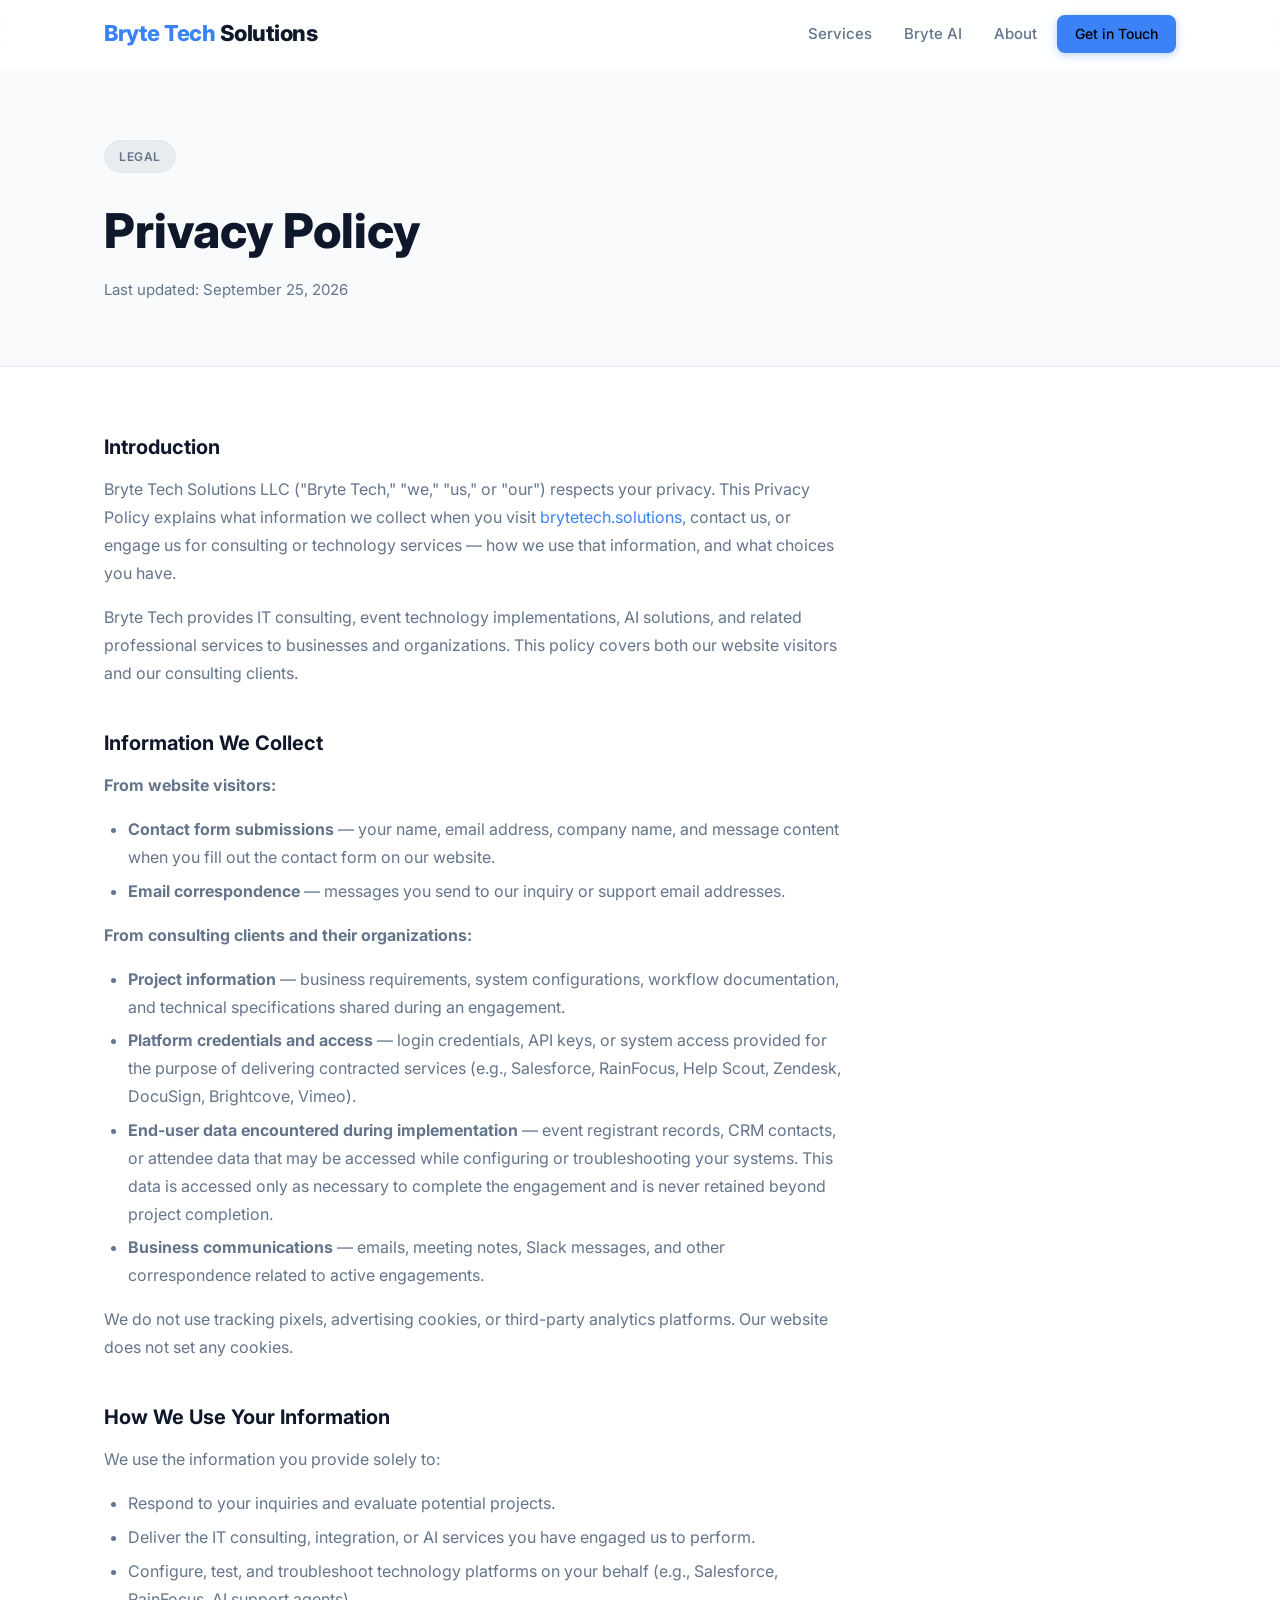
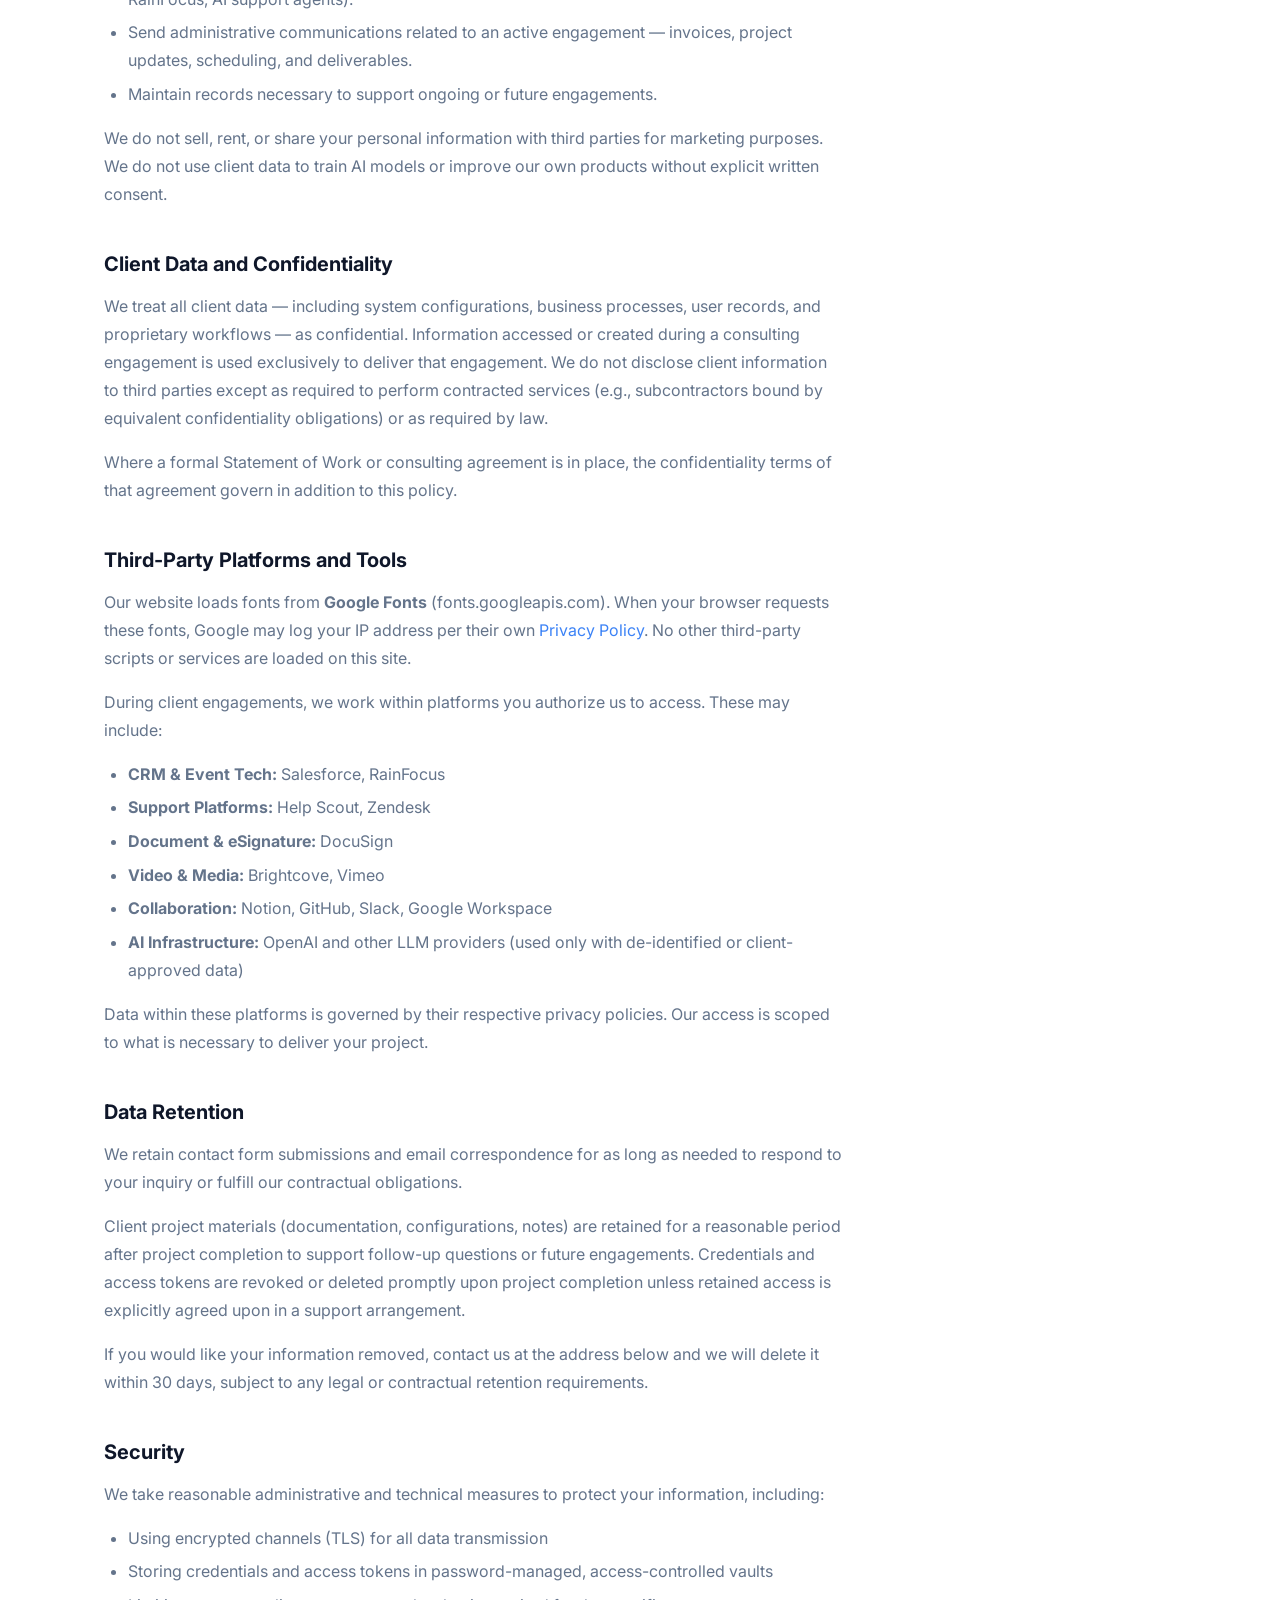
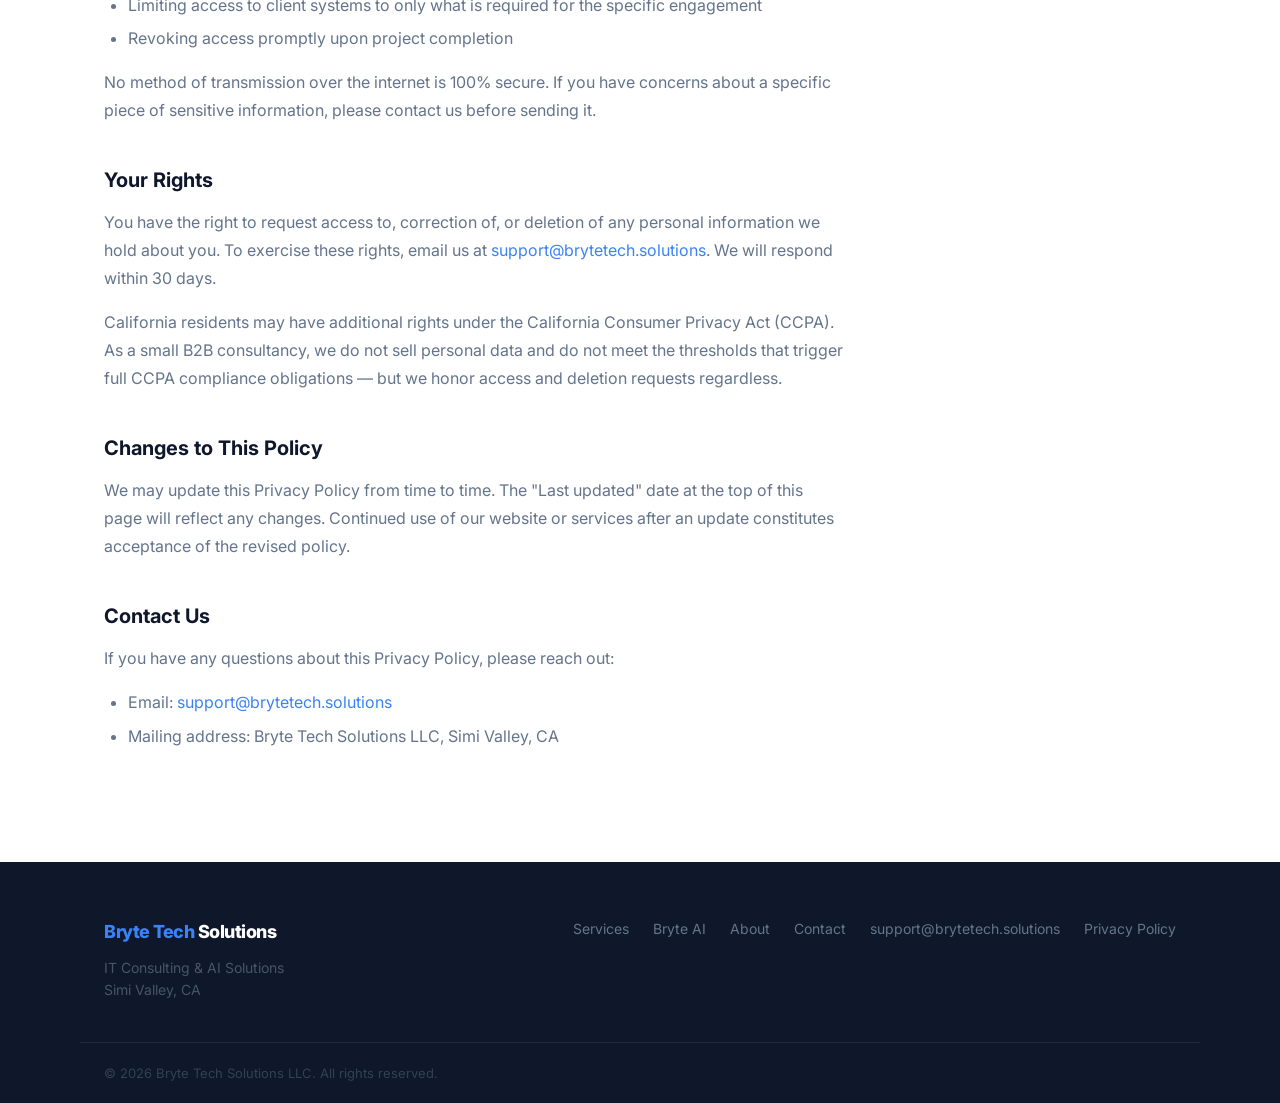
==== commit a2a0a39b: "Remove children's privacy section — not applicable to B2B consultancy" ====
--- a/privacy-policy.html
+++ b/privacy-policy.html
@@ -149,9 +149,6 @@
         </ul>
         <p>No method of transmission over the internet is 100% secure. If you have concerns about a specific piece of sensitive information, please contact us before sending it.</p>
 
-        <h2>Children's Privacy</h2>
-        <p>Our website and services are directed to businesses and professionals. We do not knowingly collect personal information from anyone under 13 years of age.</p>
-
         <h2>Your Rights</h2>
         <p>You have the right to request access to, correction of, or deletion of any personal information we hold about you. To exercise these rights, email us at <a href="mailto:support@brytetech.solutions">support@brytetech.solutions</a>. We will respond within 30 days.</p>
         <p>California residents may have additional rights under the California Consumer Privacy Act (CCPA). As a small B2B consultancy, we do not sell personal data and do not meet the thresholds that trigger full CCPA compliance obligations — but we honor access and deletion requests regardless.</p>
